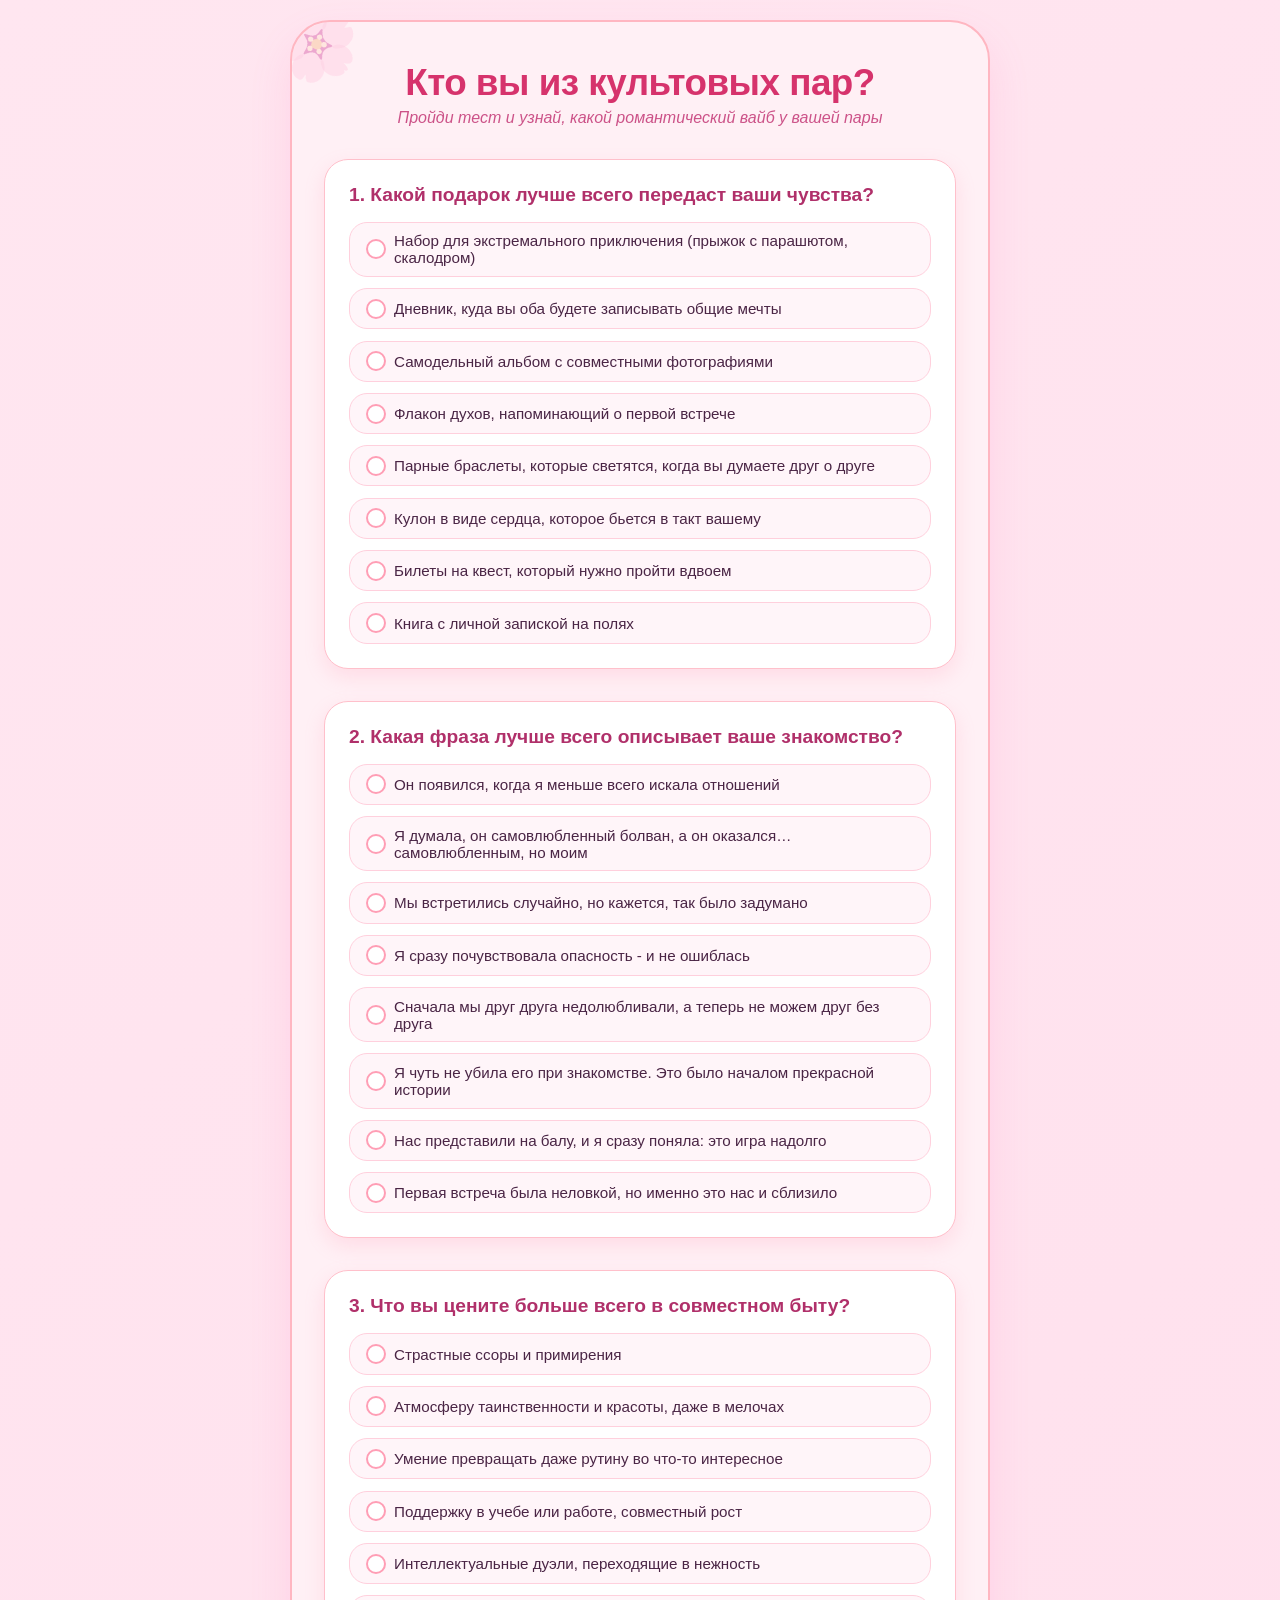
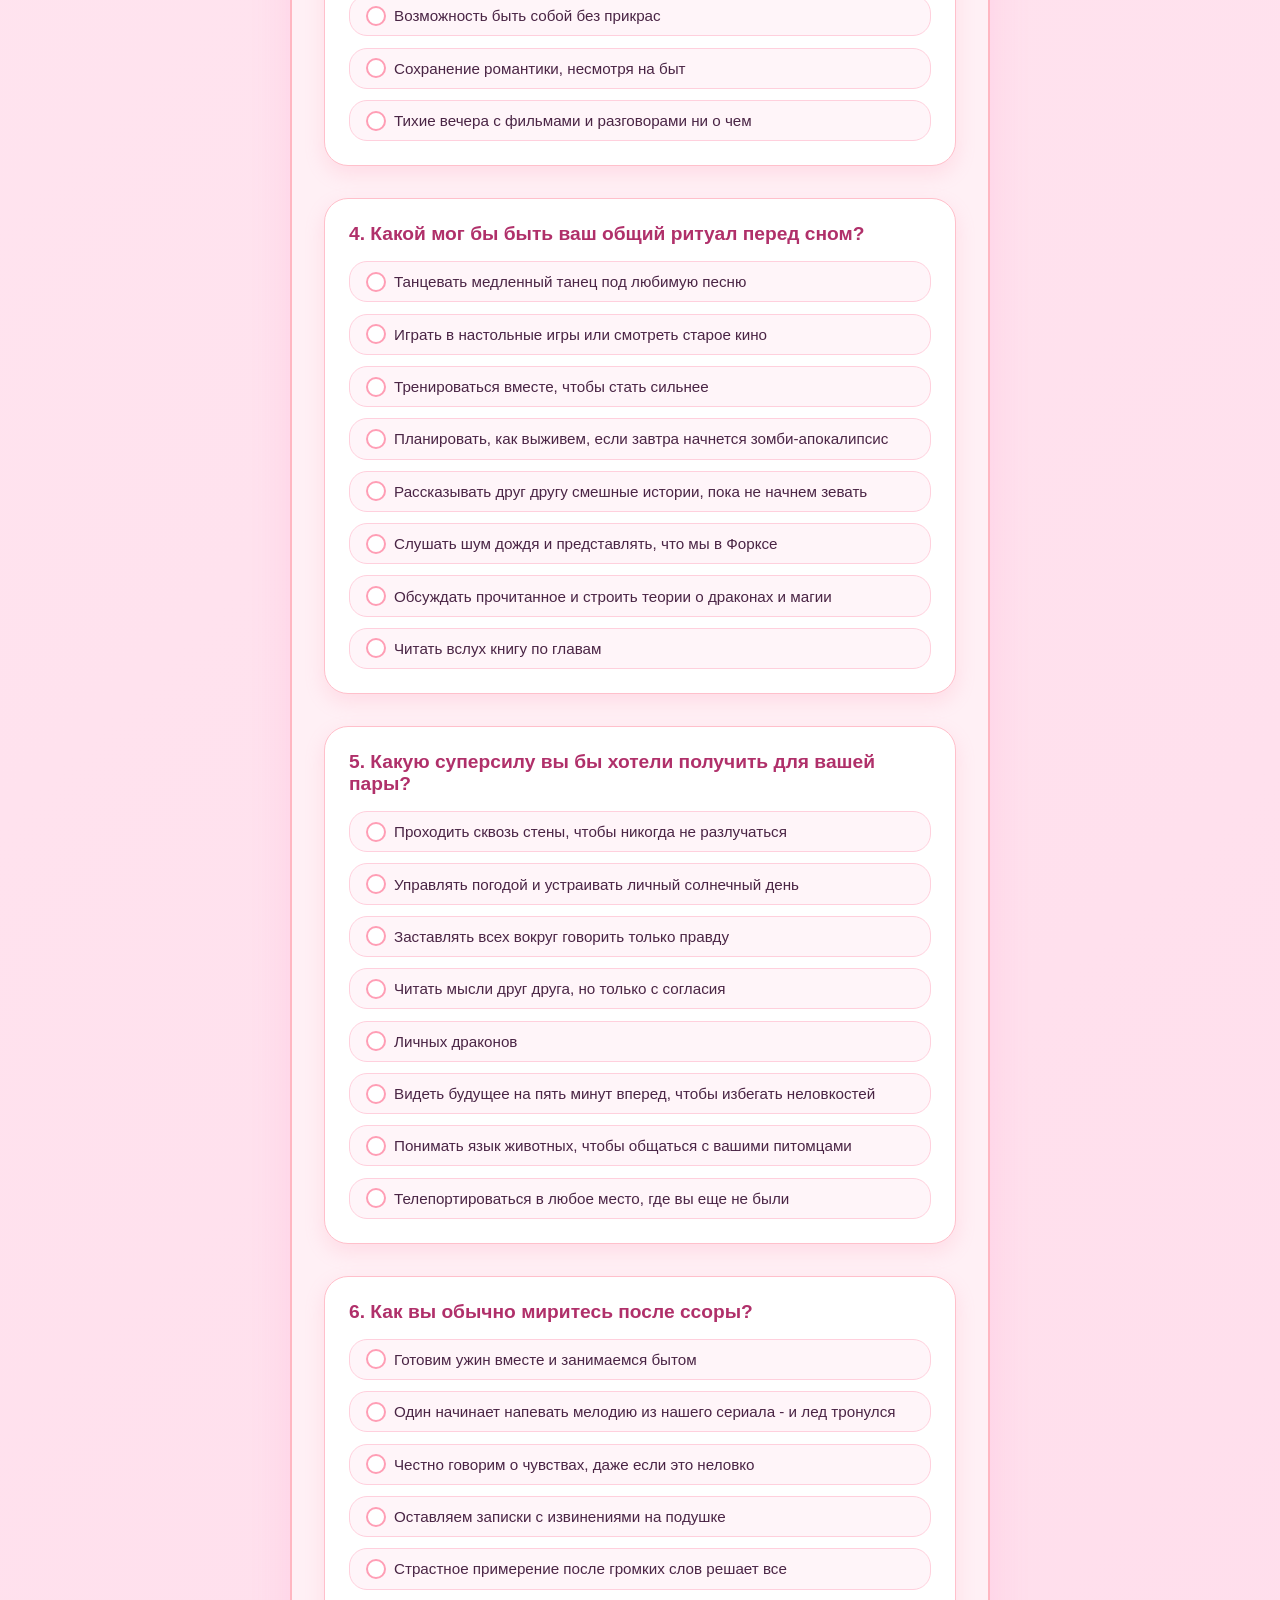
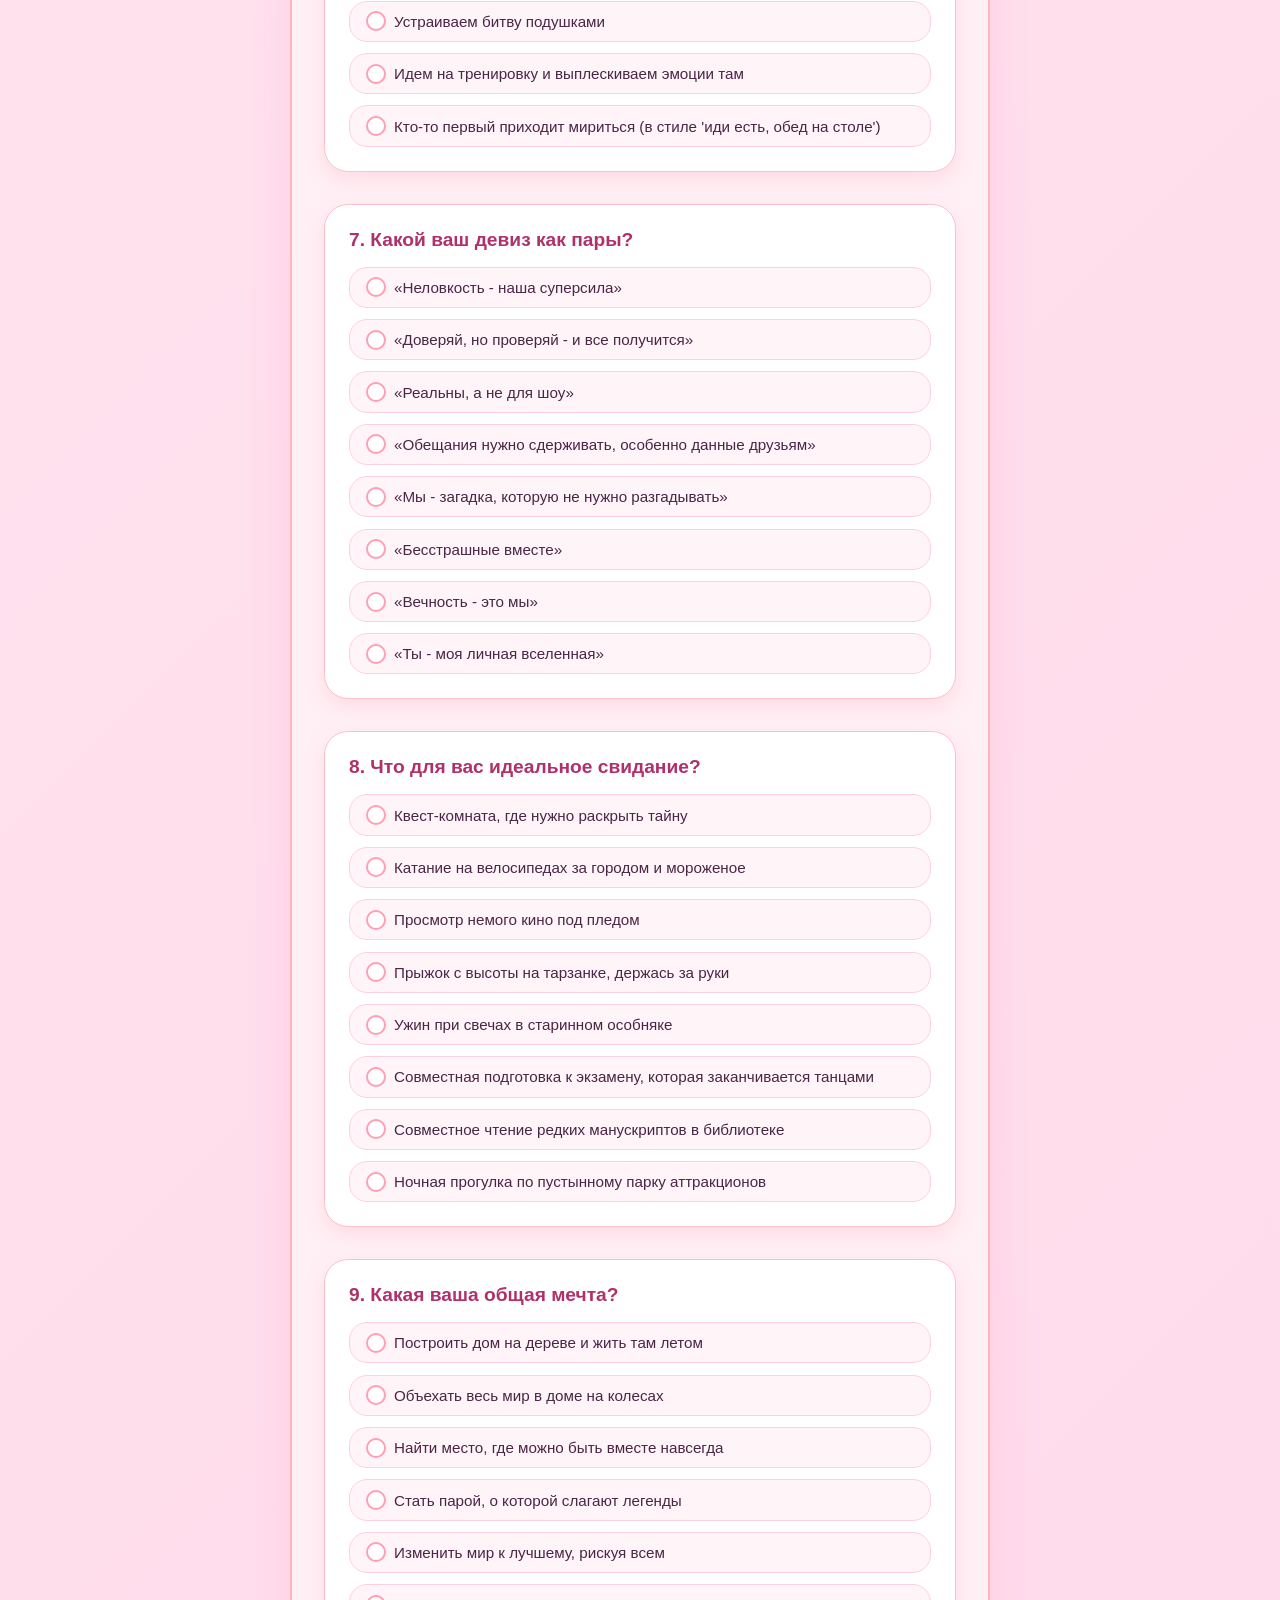
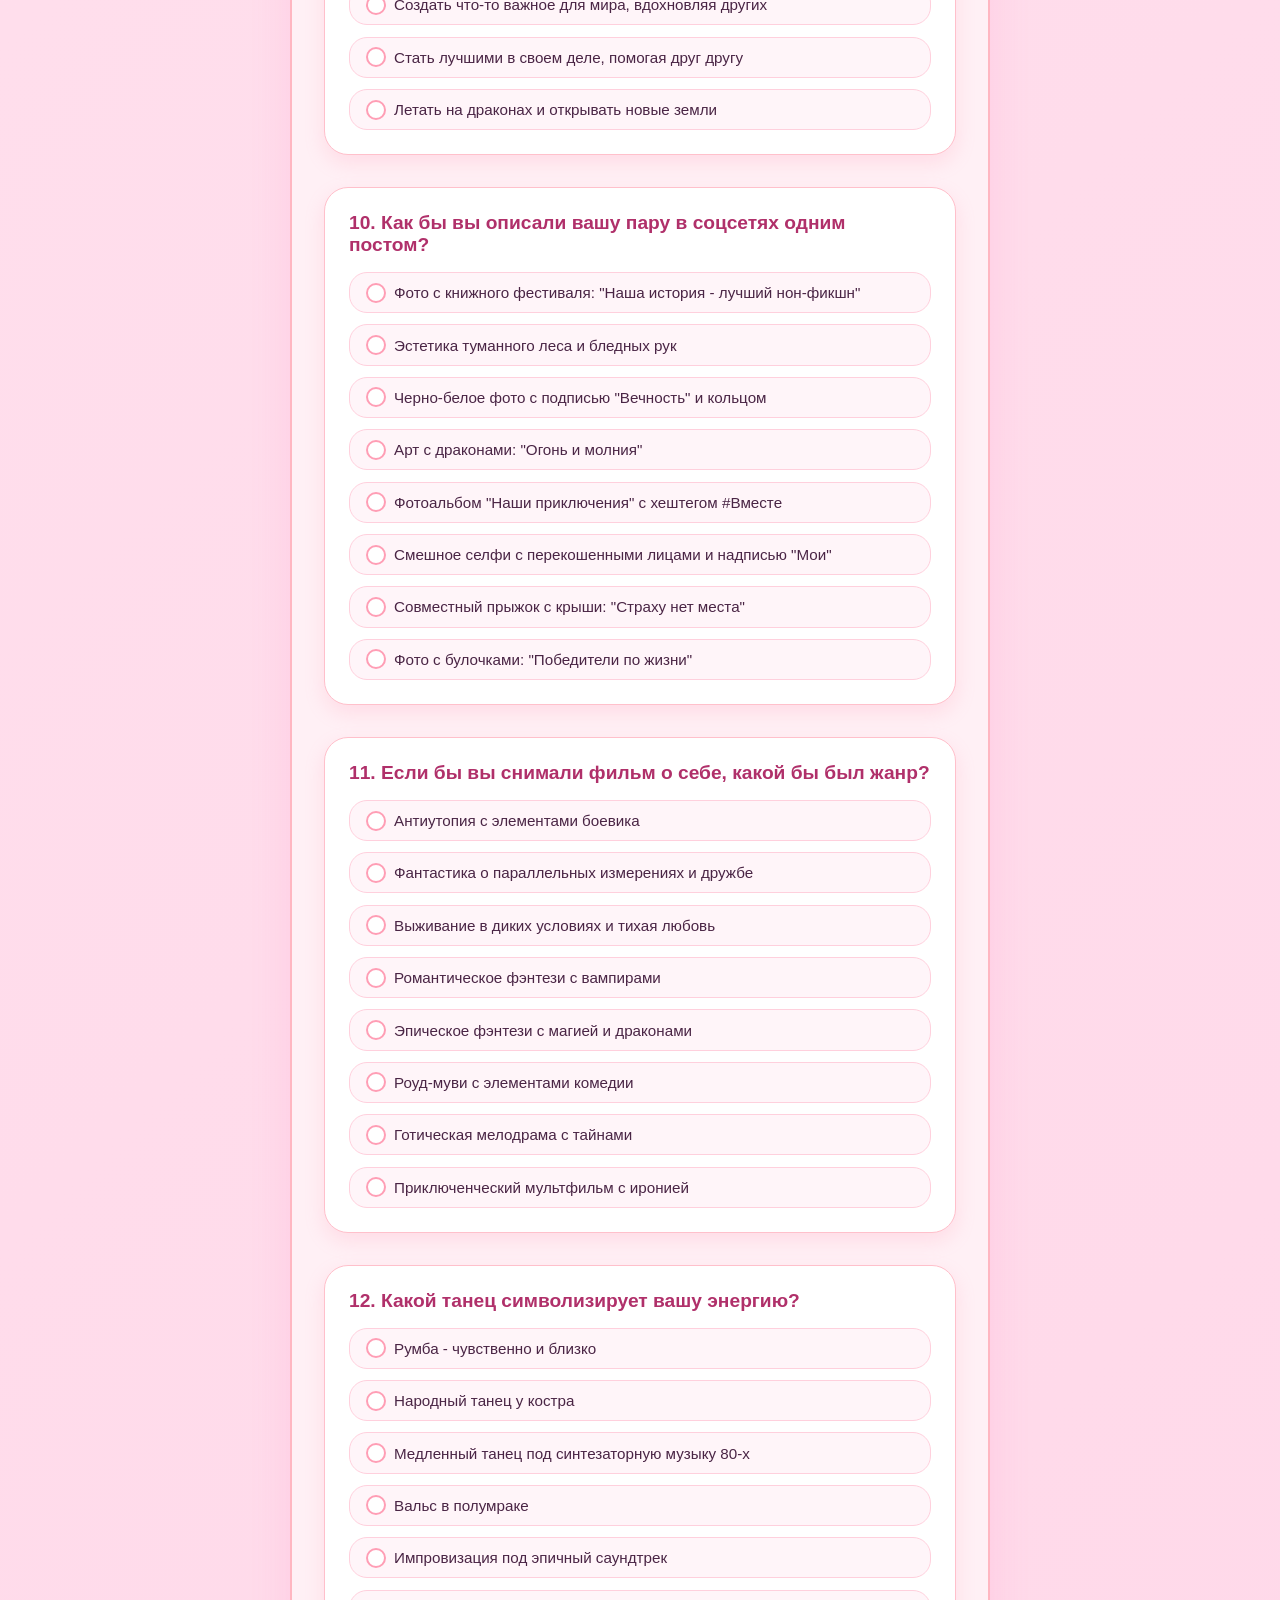
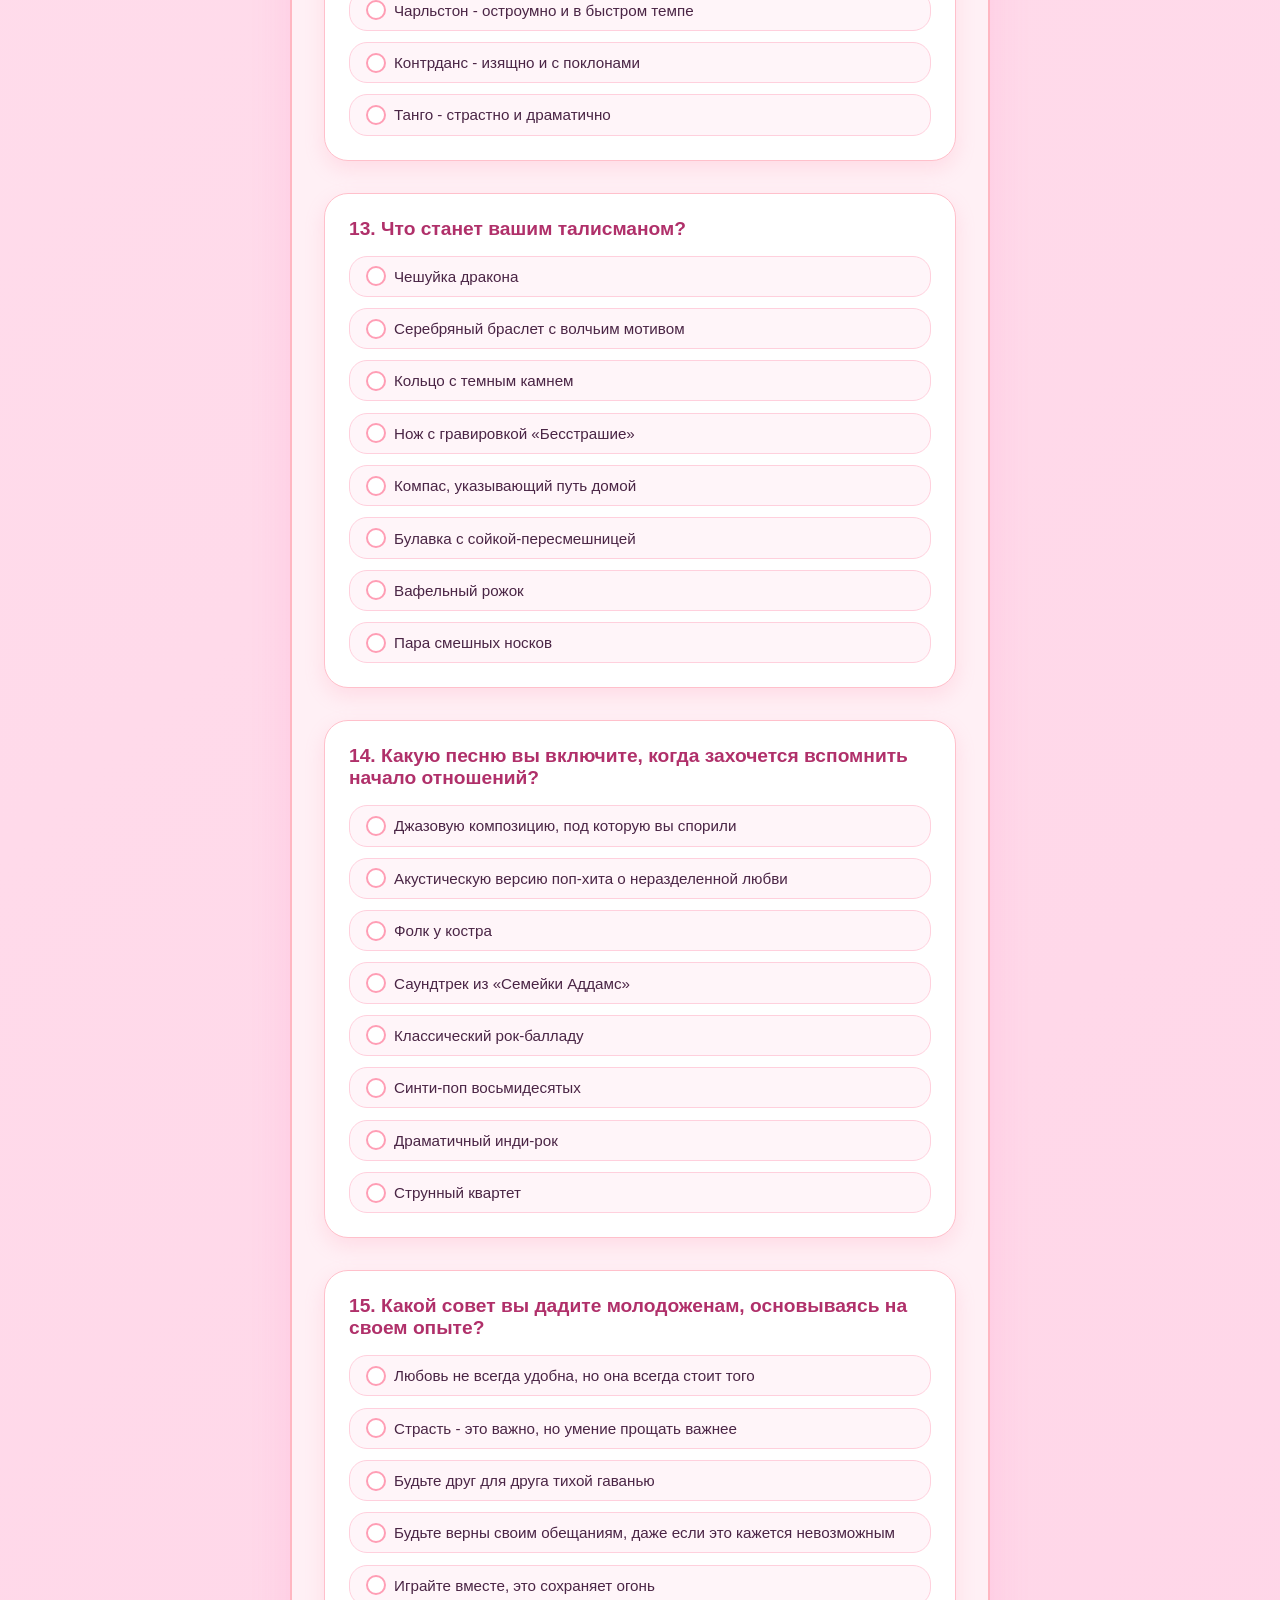
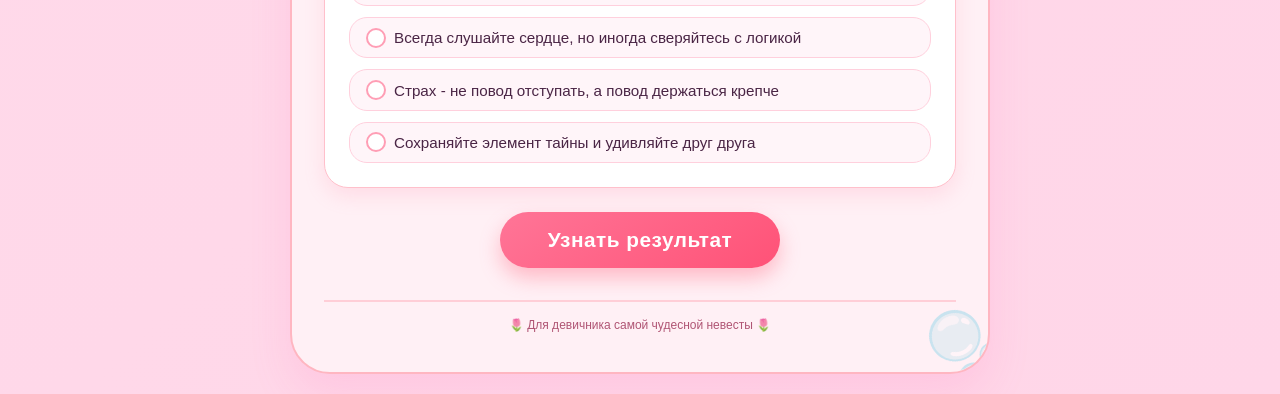
==== pages/for_wedding/index.html @ 9f6b5661 "Add files via upload" ====
<!doctype html>
<html lang="ru">
  <head>
    <meta charset="UTF-8" />
    <link rel="stylesheet" href="style.css" />
    <meta
      name="viewport"
      content="width=device-width, initial-scale=1.0, user-scalable=yes"
    />
    <title>💕Кто вы из культовых пар</title>
  </head>
  <body>
    <div class="container">
      <h1>Кто вы из культовых пар?</h1>
      <div class="subtitle">
        Пройди тест и узнай, какой романтический вайб у вашей пары
      </div>
      <form id="quizForm" class="quiz-form"></form>

      <div class="btn-wrapper">
        <button type="button" id="submitBtn" class="btn">
          Узнать результат
        </button>
      </div>

      <div id="resultBlock" class="result-card"></div>
      <hr />
      <div class="footer-note">🌷 Для девичника самой чудесной невесты 🌷</div>
    </div>
    <script src="script.js"></script>
  </body>
</html>
---- pages/for_wedding/style.css ----
* {
  margin: 0;
  padding: 0;
  box-sizing: border-box;
}

body {
  background: linear-gradient(135deg, #ffe6f0 0%, #ffd6e8 100%);
  font-family: "Segoe UI", "Helvetica Neue", sans-serif;
  min-height: 100vh;
  display: flex;
  justify-content: center;
  align-items: center;
  padding: 20px;
  margin: 0;
}

.container {
  max-width: 700px;
  width: 100%;
  background: #ffffffdd;
  backdrop-filter: blur(12px);
  background: #fff0f5;
  box-shadow: 0 20px 40px rgba(255, 105, 180, 0.15);
  border-radius: 40px;
  padding: 2.5rem 2rem;
  border: 2px solid #ffb6c1;
  position: relative;
  overflow: hidden;
}

.container::before {
  content: "🌸";
  position: absolute;
  top: -20px;
  left: -20px;
  font-size: 70px;
  opacity: 0.3;
  transform: rotate(-15deg);
}

.container::after {
  content: "🫧";
  position: absolute;
  bottom: -20px;
  right: -20px;
  font-size: 70px;
  opacity: 0.3;
  transform: rotate(15deg);
}

h1 {
  text-align: center;
  color: #d6336c;
  font-size: 2.3rem;
  margin-bottom: 0.3rem;
  font-weight: 700;
  letter-spacing: -0.5px;
  position: relative;
  z-index: 2;
}

.subtitle {
  text-align: center;
  color: #cc5288;
  font-size: 1rem;
  margin-bottom: 2rem;
  font-style: italic;
  position: relative;
  z-index: 2;
}

.quiz-form {
  display: flex;
  flex-direction: column;
  gap: 2rem;
  position: relative;
  z-index: 2;
}

.question-card {
  background: #ffffff;
  border-radius: 24px;
  padding: 1.5rem;
  box-shadow: 0 8px 20px rgba(255, 140, 170, 0.2);
  border: 1px solid #ffc0cb;
  transition: all 0.3s ease;
}

.question-card:hover {
  box-shadow: 0 12px 28px rgba(255, 105, 180, 0.25);
  transform: translateY(-2px);
}

.question-text {
  font-weight: 600;
  font-size: 1.2rem;
  color: #b0306a;
  margin-bottom: 1rem;
  display: flex;
  align-items: center;
  gap: 0.5rem;
}

.options {
  display: flex;
  flex-direction: column;
  gap: 0.7rem;
}

.option {
  display: flex;
  align-items: center;
  gap: 0.5rem;
  background: #fff5f9;
  border-radius: 18px;
  padding: 0.6rem 1rem;
  border: 1px solid #ffd0dd;
  transition:
    background 0.2s,
    border 0.2s;
  cursor: pointer;
}

.option:hover {
  background: #ffe4ed;
  border-color: #ff8da1;
}

.option input[type="radio"] {
  appearance: none;
  -webkit-appearance: none;
  width: 20px;
  height: 20px;
  border: 2px solid #ff9eb5;
  border-radius: 50%;
  background: white;
  transition: 0.15s;
  flex-shrink: 0;
  cursor: pointer;
  position: relative;
}

.option input[type="radio"]:checked {
  background: #ff6b8b;
  border-color: #ff3b6f;
  box-shadow:
    inset 0 0 0 4px white,
    0 0 0 2px #ff6b8b;
}

.option label {
  cursor: pointer;
  font-size: 0.95rem;
  color: #4a2545;
  width: 100%;
}

.btn-wrapper {
  display: flex;
  justify-content: center;
  margin: 1.5rem 0 1rem;
}

.btn {
  background: #ff6b8b;
  border: none;
  padding: 1rem 3rem;
  border-radius: 60px;
  font-size: 1.3rem;
  font-weight: bold;
  color: white;
  cursor: pointer;
  background: linear-gradient(145deg, #ff7597, #ff5277);
  box-shadow: 0 10px 20px rgba(255, 105, 130, 0.4);
  transition:
    transform 0.2s,
    box-shadow 0.2s;
  letter-spacing: 0.5px;
  display: flex;
  align-items: center;
  gap: 0.4rem;
}

.btn:hover {
  transform: scale(1.04);
  box-shadow: 0 15px 30px rgba(255, 80, 110, 0.5);
}

.btn:active {
  transform: scale(0.97);
}

.result-card {
  background: #fff0f3;
  border-radius: 30px;
  padding: 2rem;
  margin-top: 2rem;
  border: 2px dashed #ff8da1;
  text-align: center;
  display: none;
  animation: fadeSlide 0.5s ease;
}

@keyframes fadeSlide {
  0% {
    opacity: 0;
    transform: translateY(15px);
  }
  100% {
    opacity: 1;
    transform: translateY(0);
  }
}

.result-title {
  font-size: 2rem;
  font-weight: 700;
  color: #c72c5c;
  margin-bottom: 0.5rem;
}

.result-description {
  font-size: 1rem;
  color: #633a4d;
  line-height: 1.6;
  margin: 0.8rem 0;
}

.result-img {
  height: 350px;
  width: auto;
  margin-bottom: 0.5rem;
  border-radius: 20px;
  border: 2px solid #c72c5c;
}

.retake-btn {
  background: none;
  border: 2px solid #ff8da1;
  color: #c72c5c;
  padding: 0.5rem 2rem;
  border-radius: 50px;
  font-weight: 600;
  font-size: 0.95rem;
  cursor: pointer;
  margin-top: 1rem;
  transition: 0.2s;
  background: white;
}

.retake-btn:hover {
  background: #ffe6ef;
}

hr {
  border: 1px solid #ffc0cb;
  margin: 2rem 0 1rem;
  opacity: 0.7;
}

.footer-note {
  text-align: center;
  font-size: 0.75rem;
  color: #b05574;
}

@media (max-width: 500px) {
  .container {
    padding: 1.8rem 1rem;
  }
  h1 {
    font-size: 1.8rem;
  }
}
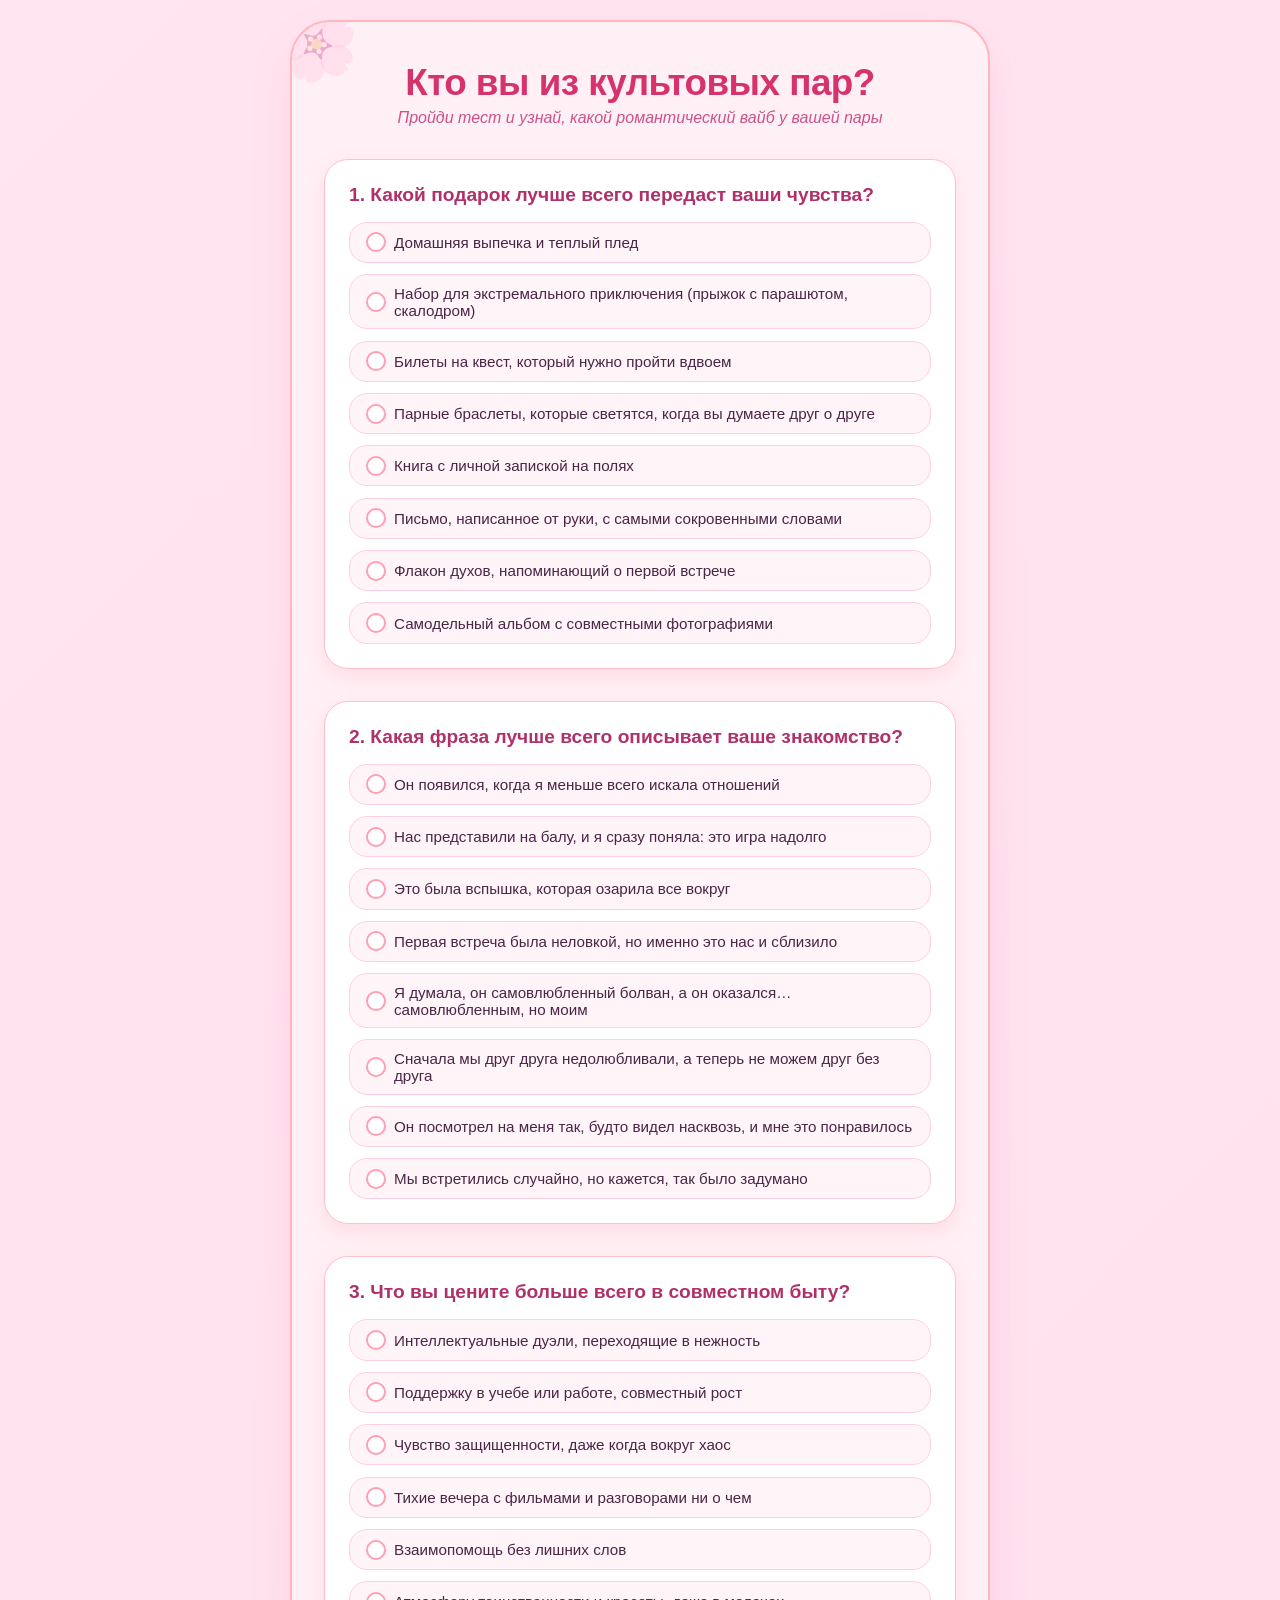
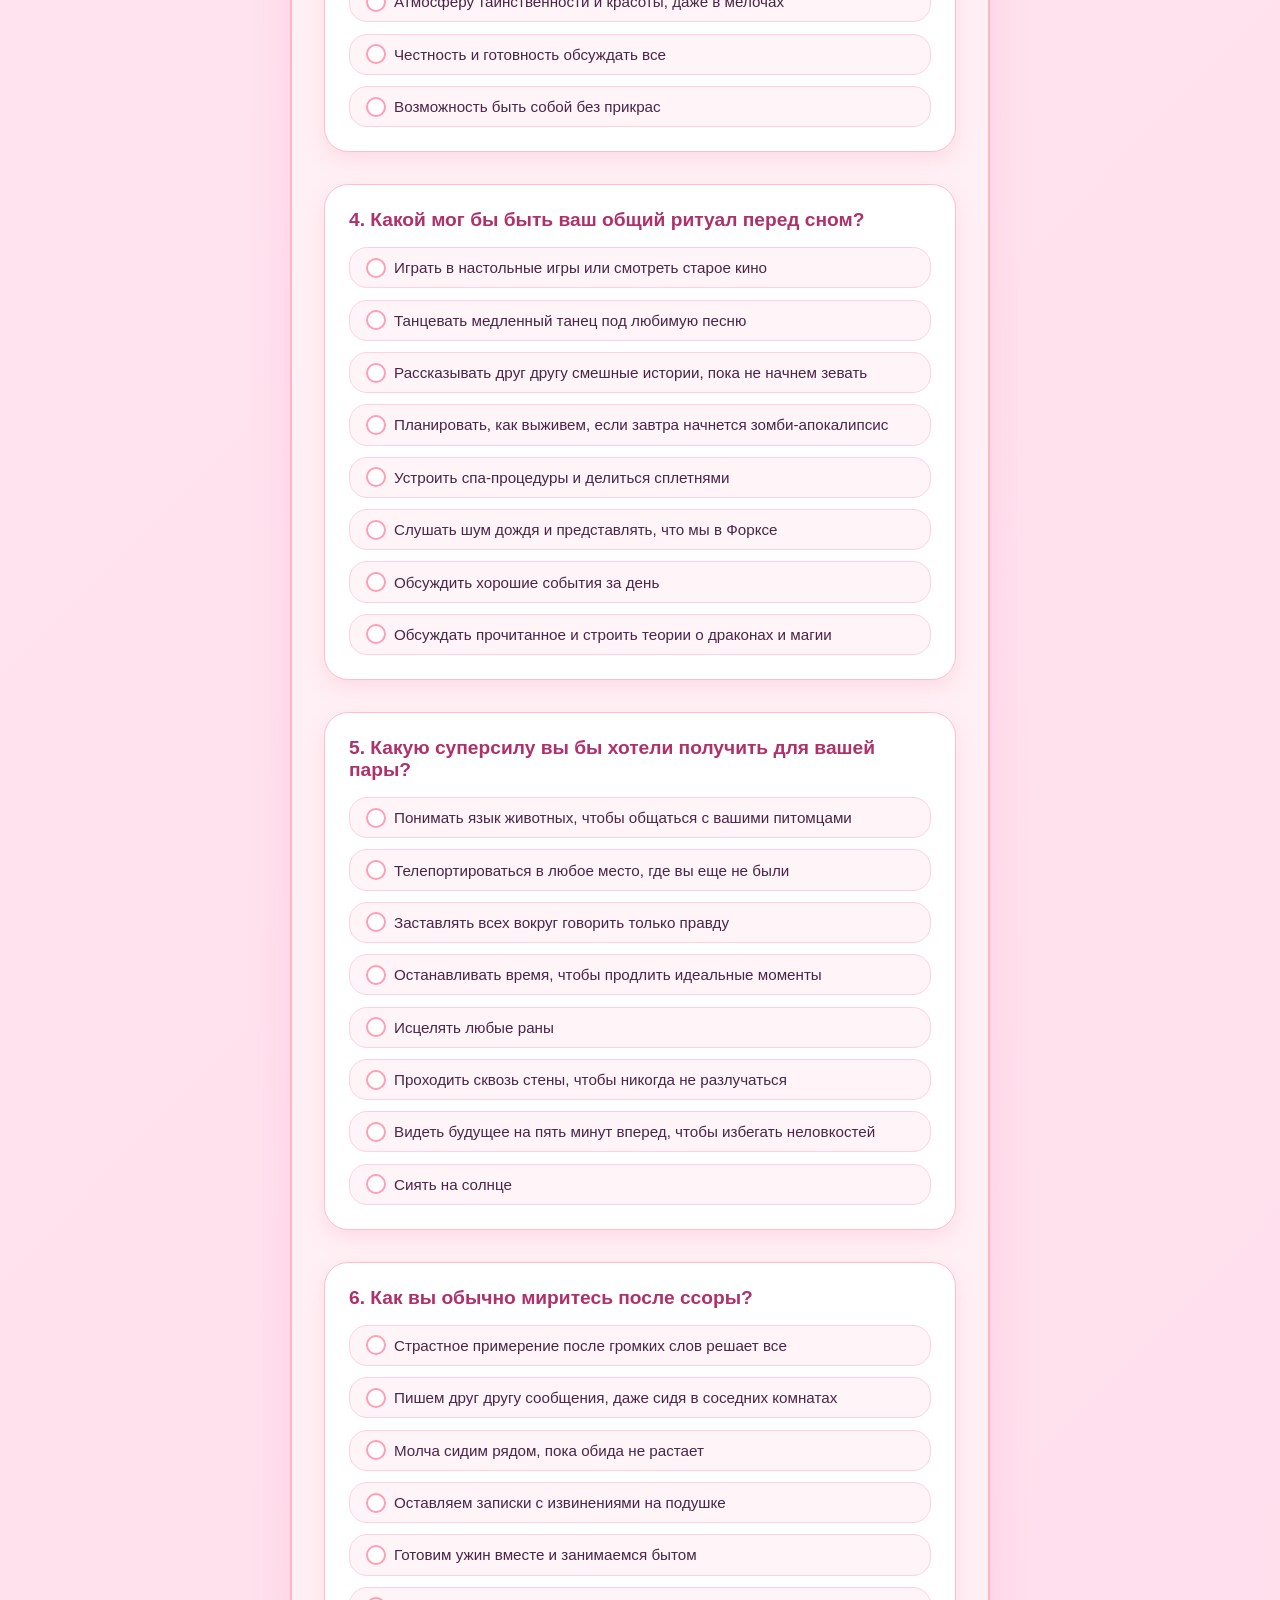
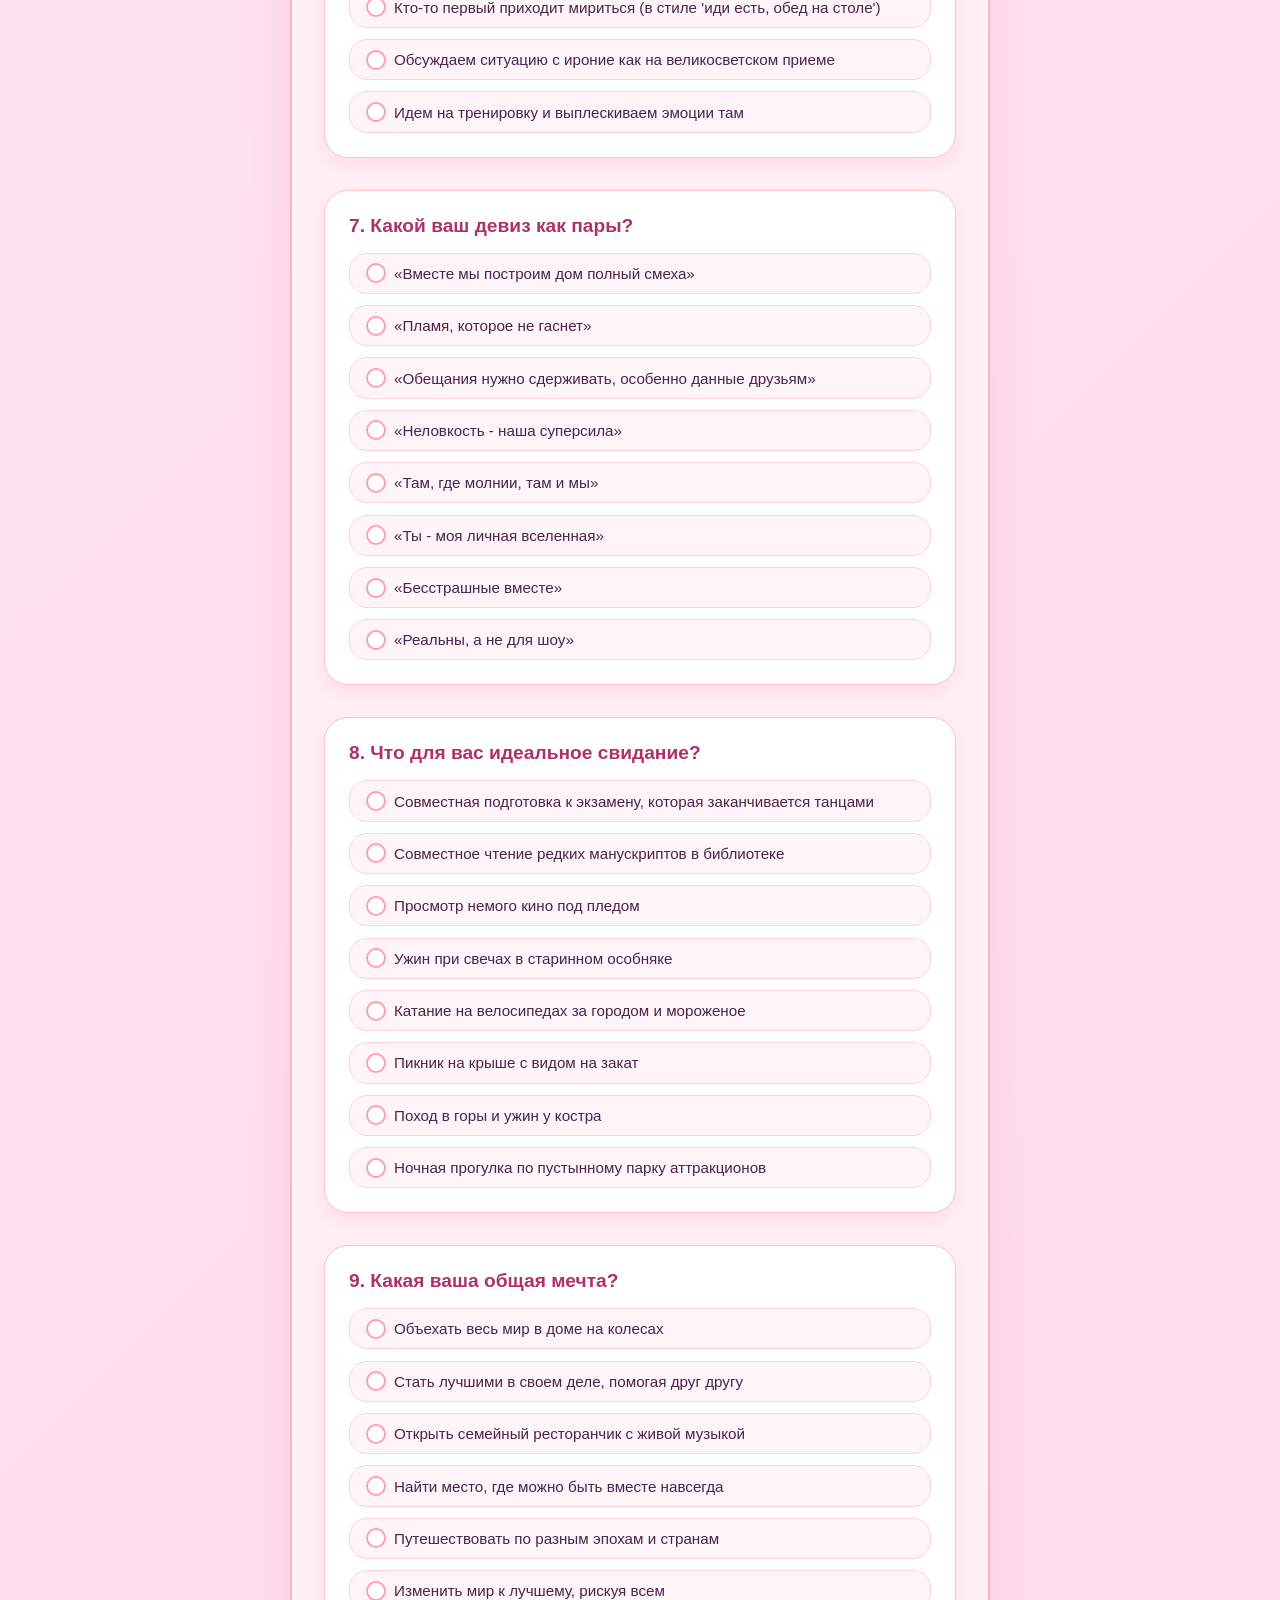
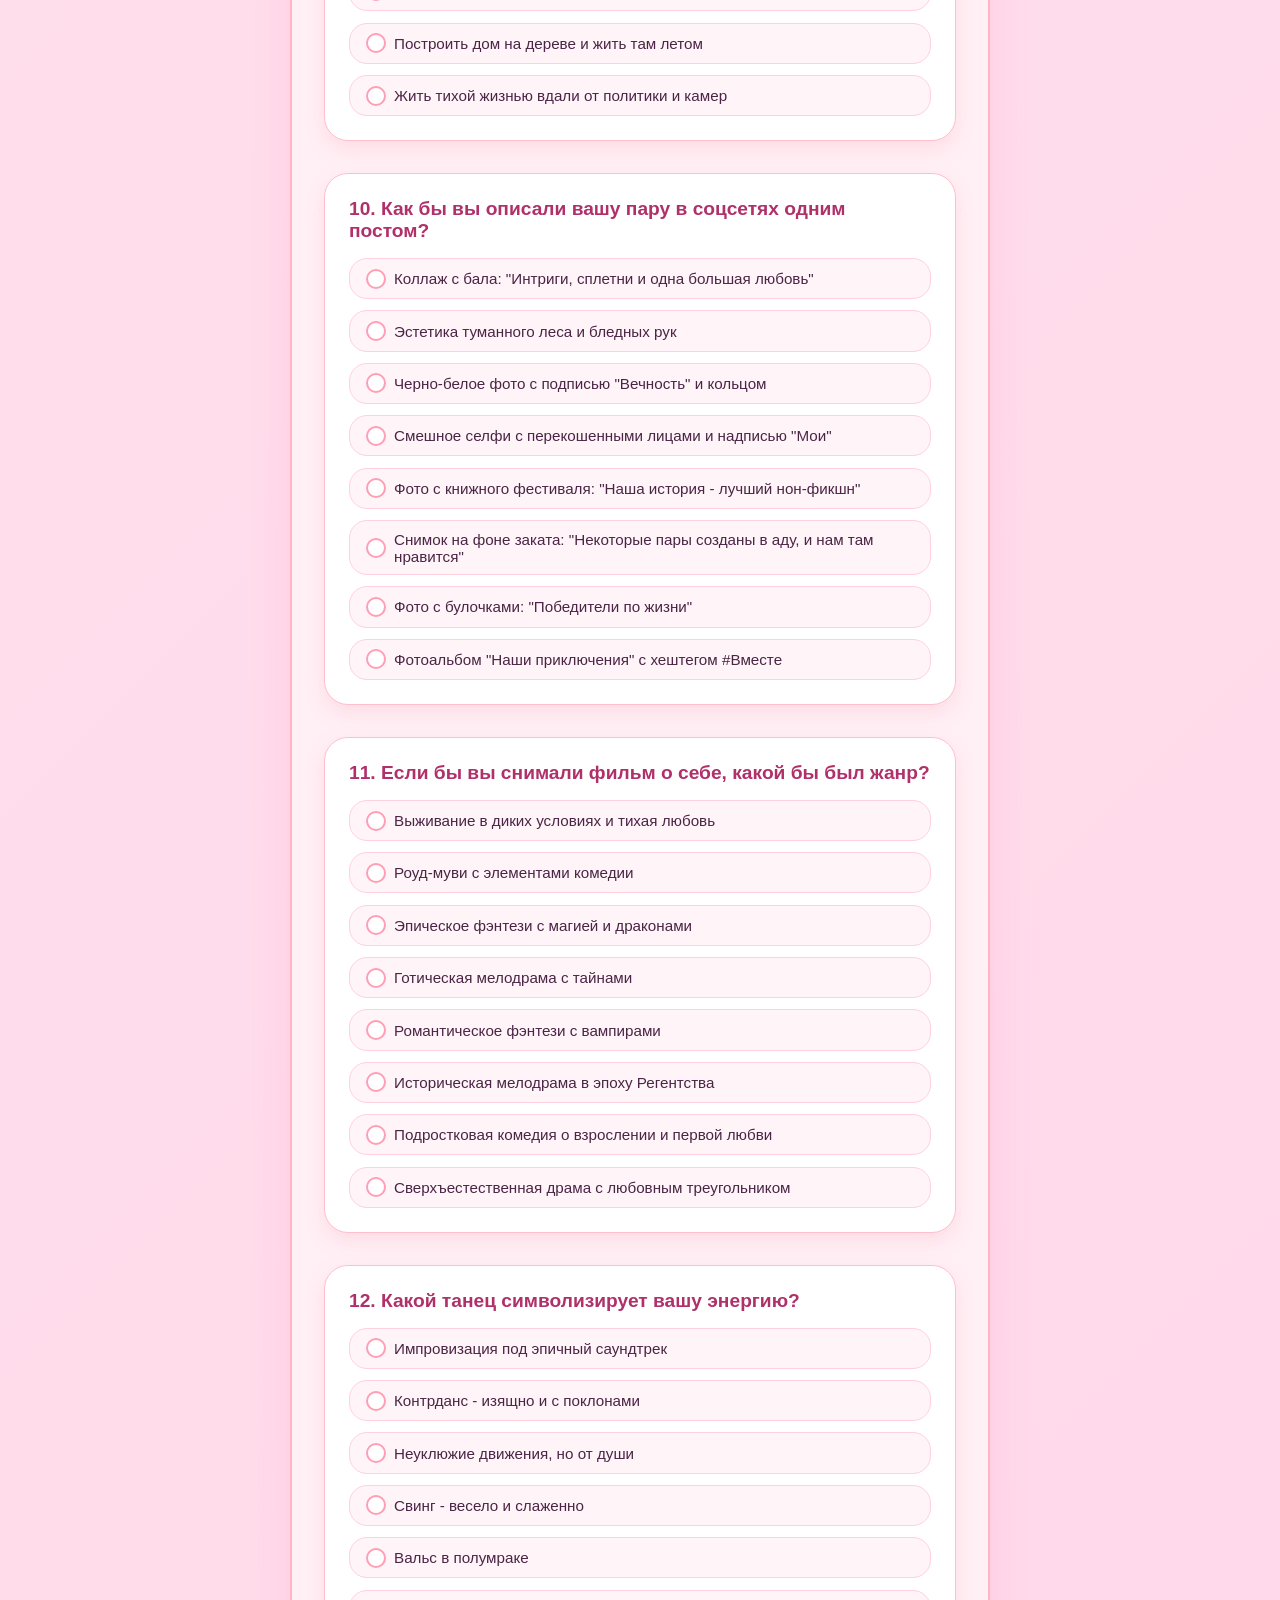
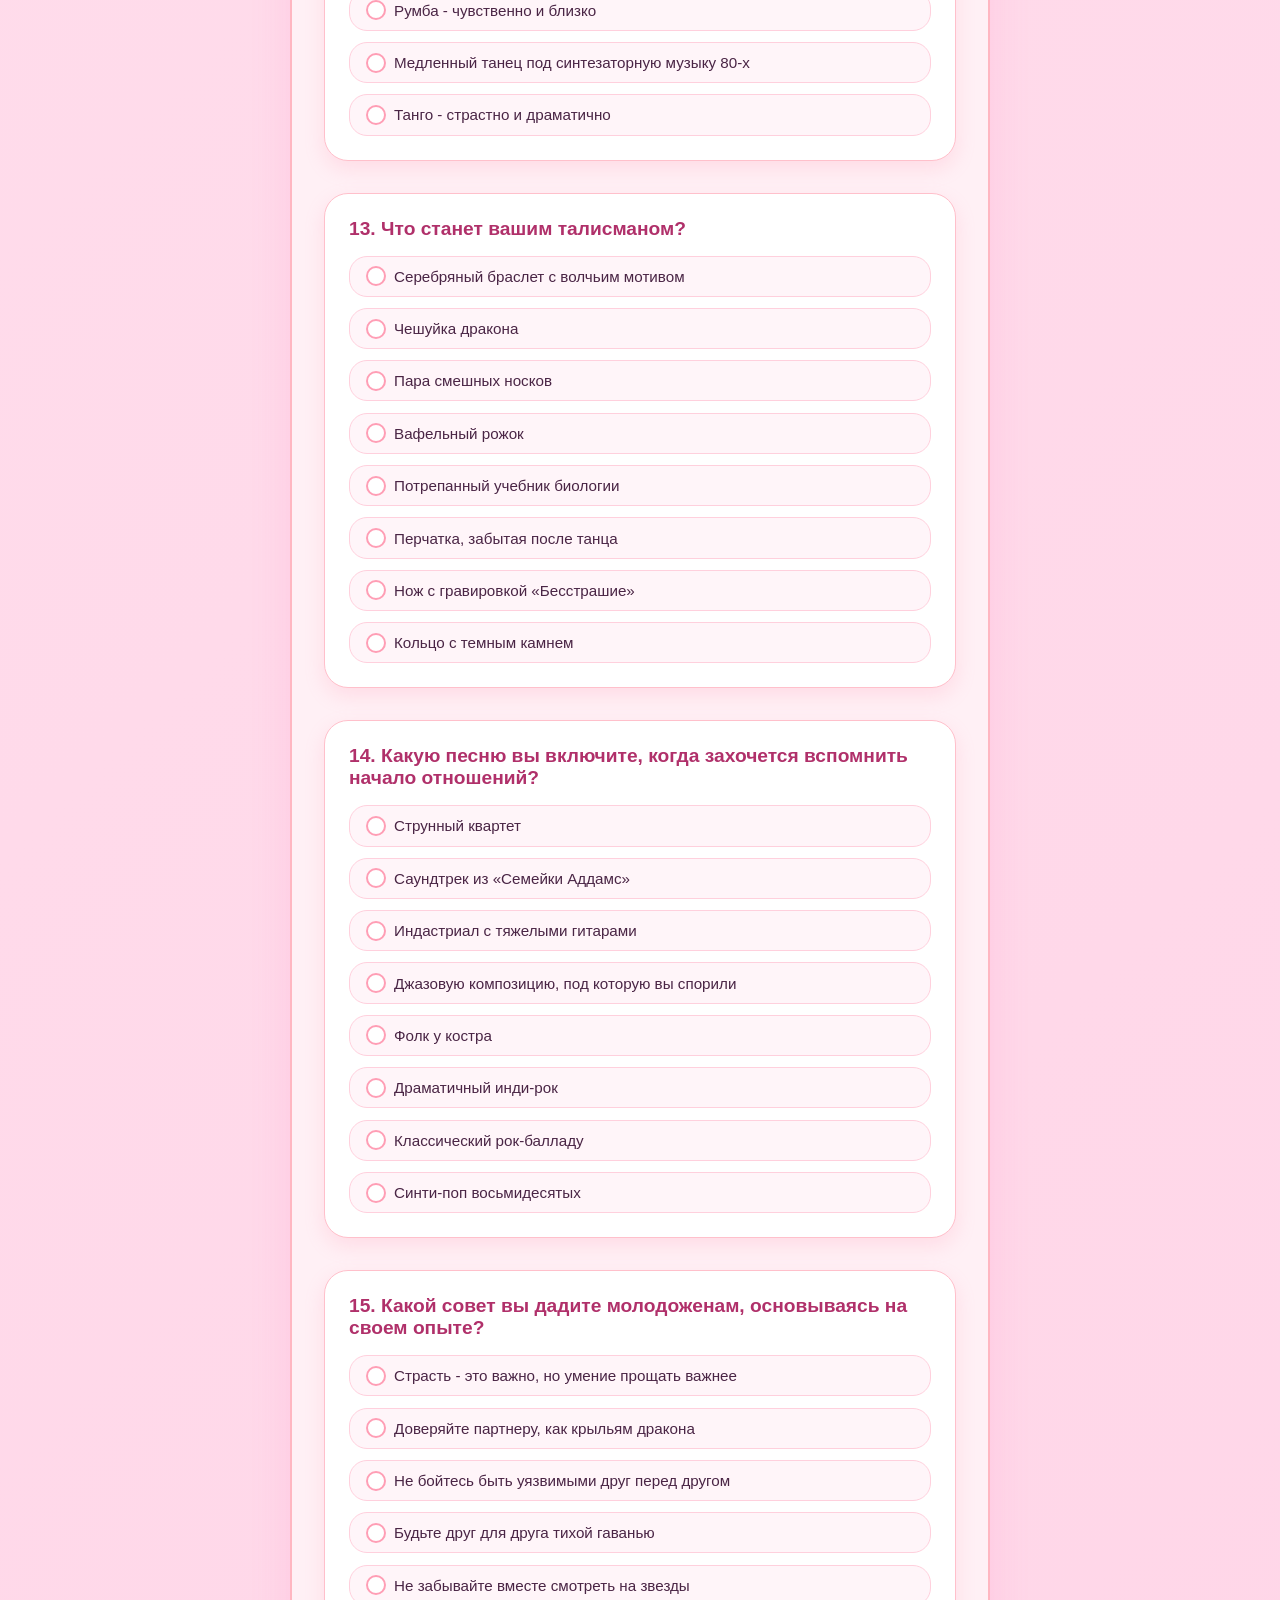
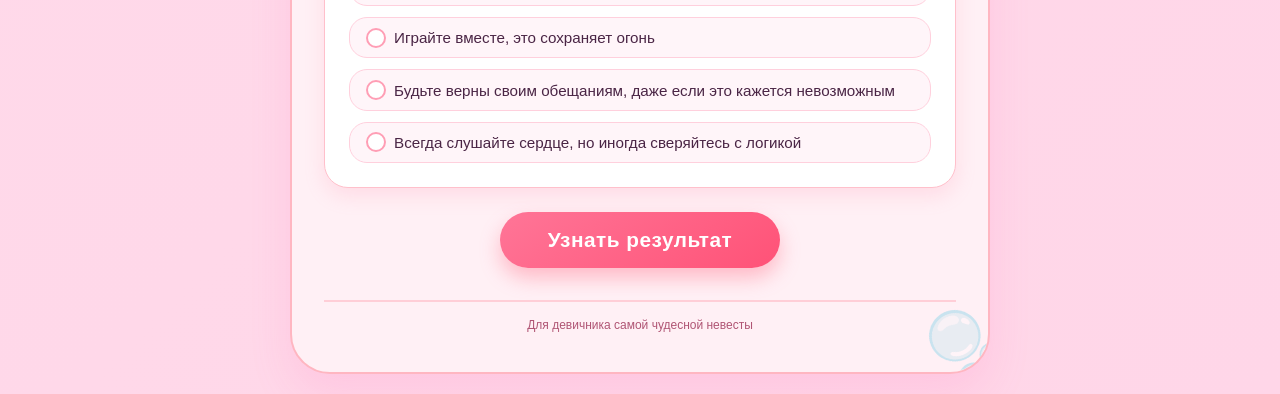
==== commit 849d2092: "Update index.html" ====
--- a/pages/for_wedding/index.html
+++ b/pages/for_wedding/index.html
@@ -7,7 +7,7 @@
       name="viewport"
       content="width=device-width, initial-scale=1.0, user-scalable=yes"
     />
-    <title>💕Кто вы из культовых пар</title>
+    <title>Кто вы из культовых пар</title>
   </head>
   <body>
     <div class="container">
@@ -25,7 +25,7 @@
 
       <div id="resultBlock" class="result-card"></div>
       <hr />
-      <div class="footer-note">🌷 Для девичника самой чудесной невесты 🌷</div>
+      <div class="footer-note">Для девичника самой чудесной невесты</div>
     </div>
     <script src="script.js"></script>
   </body>
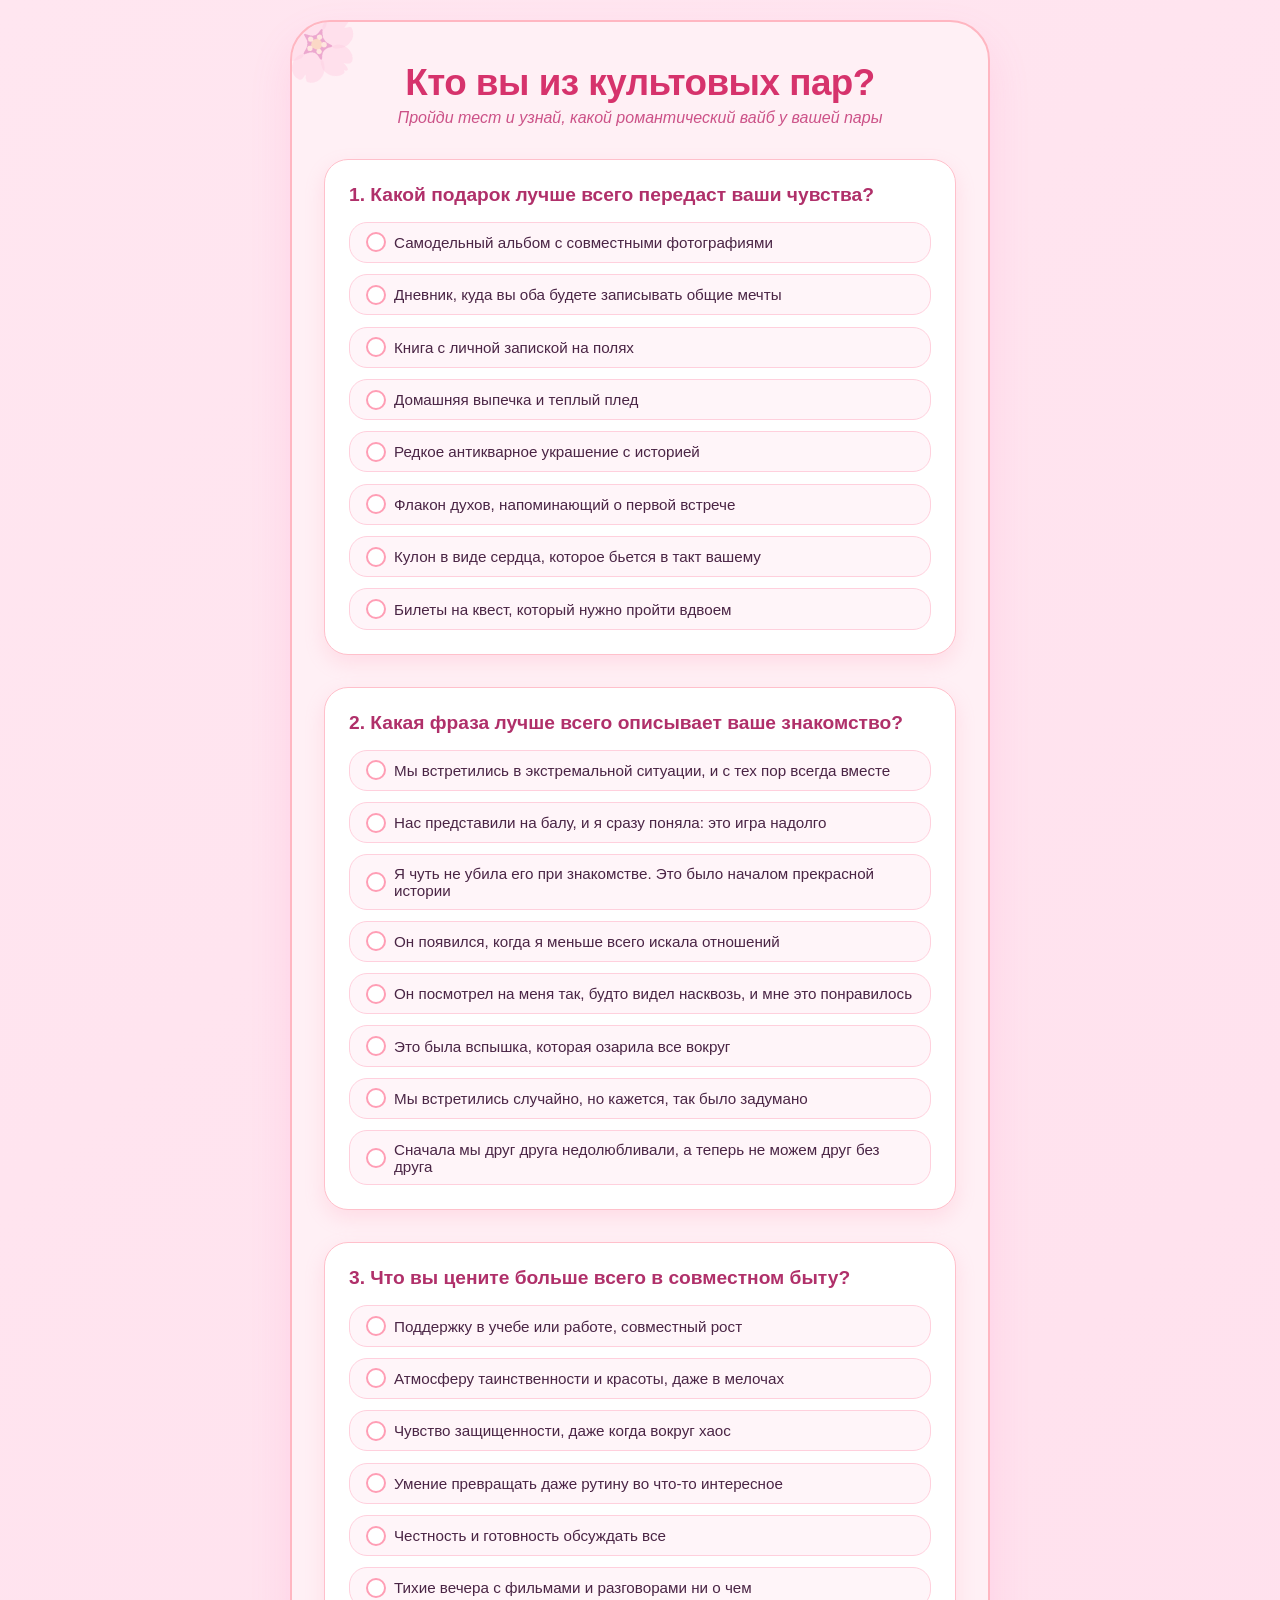
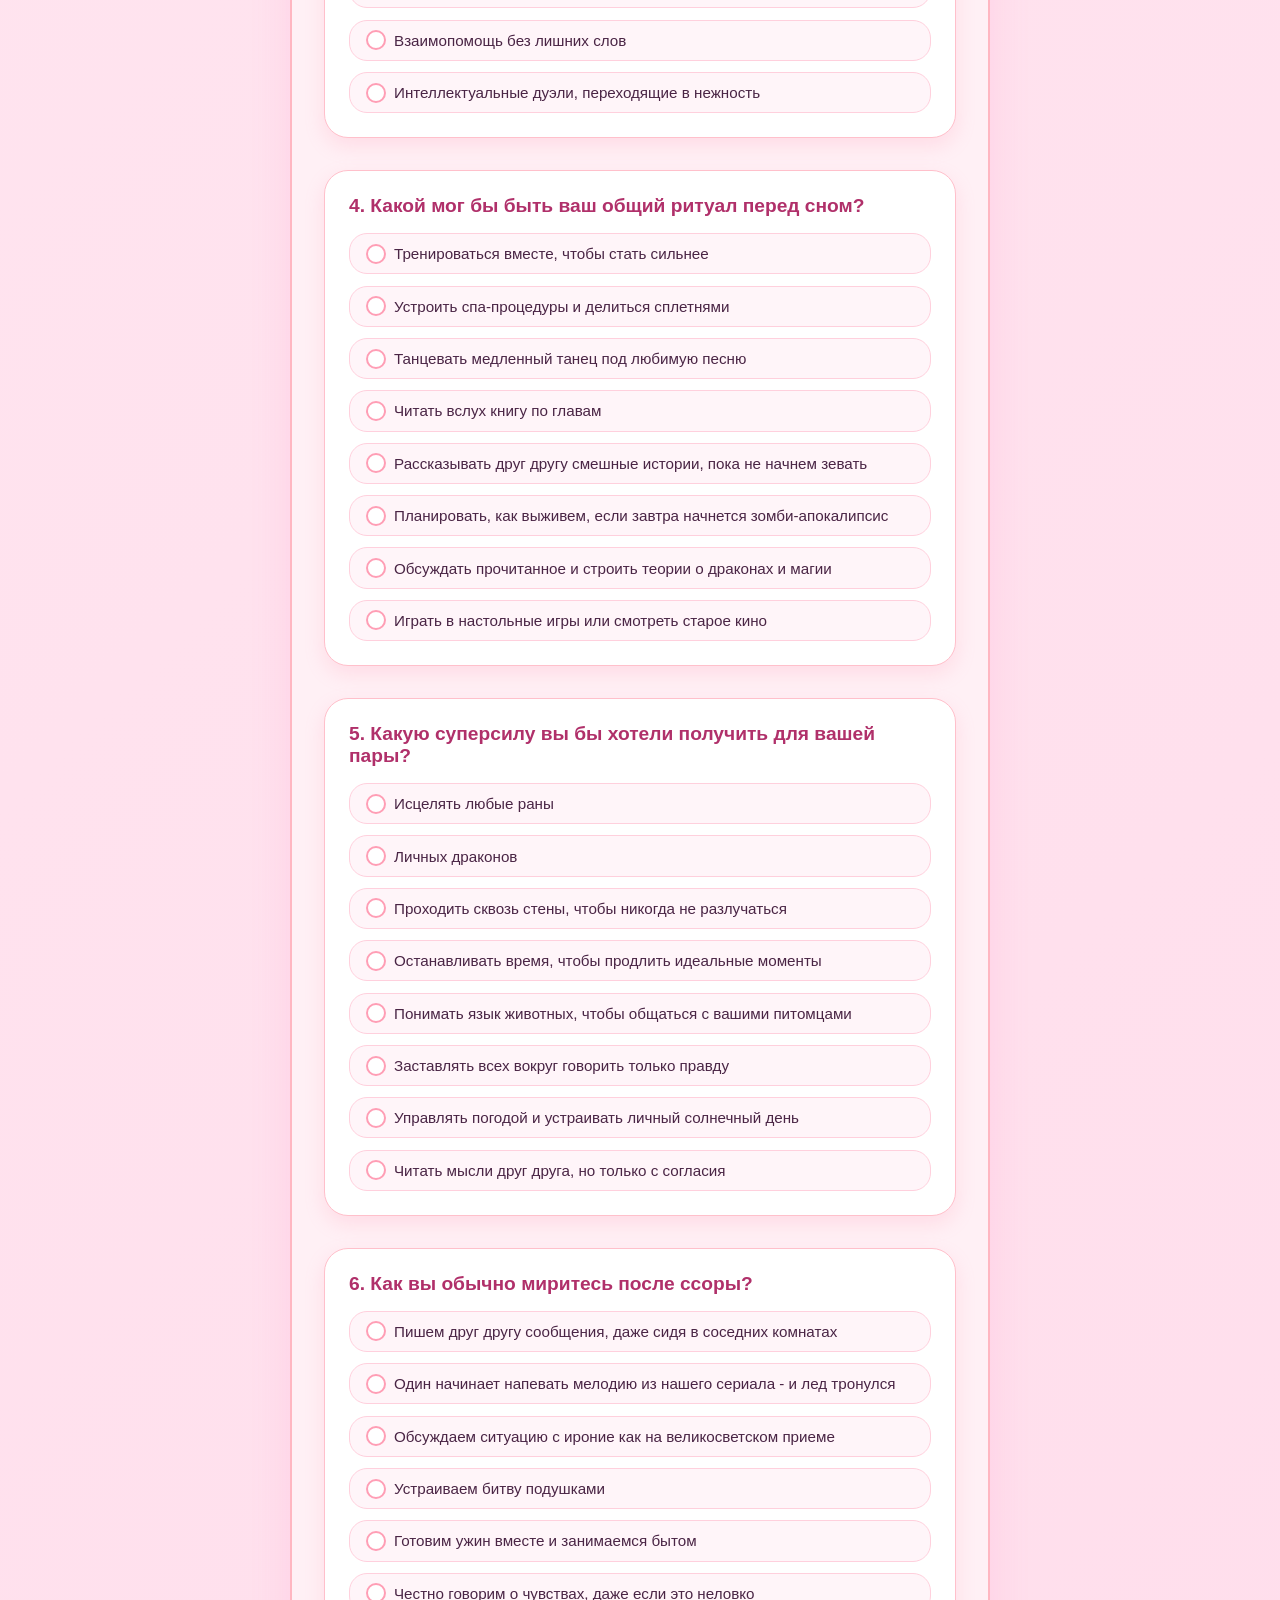
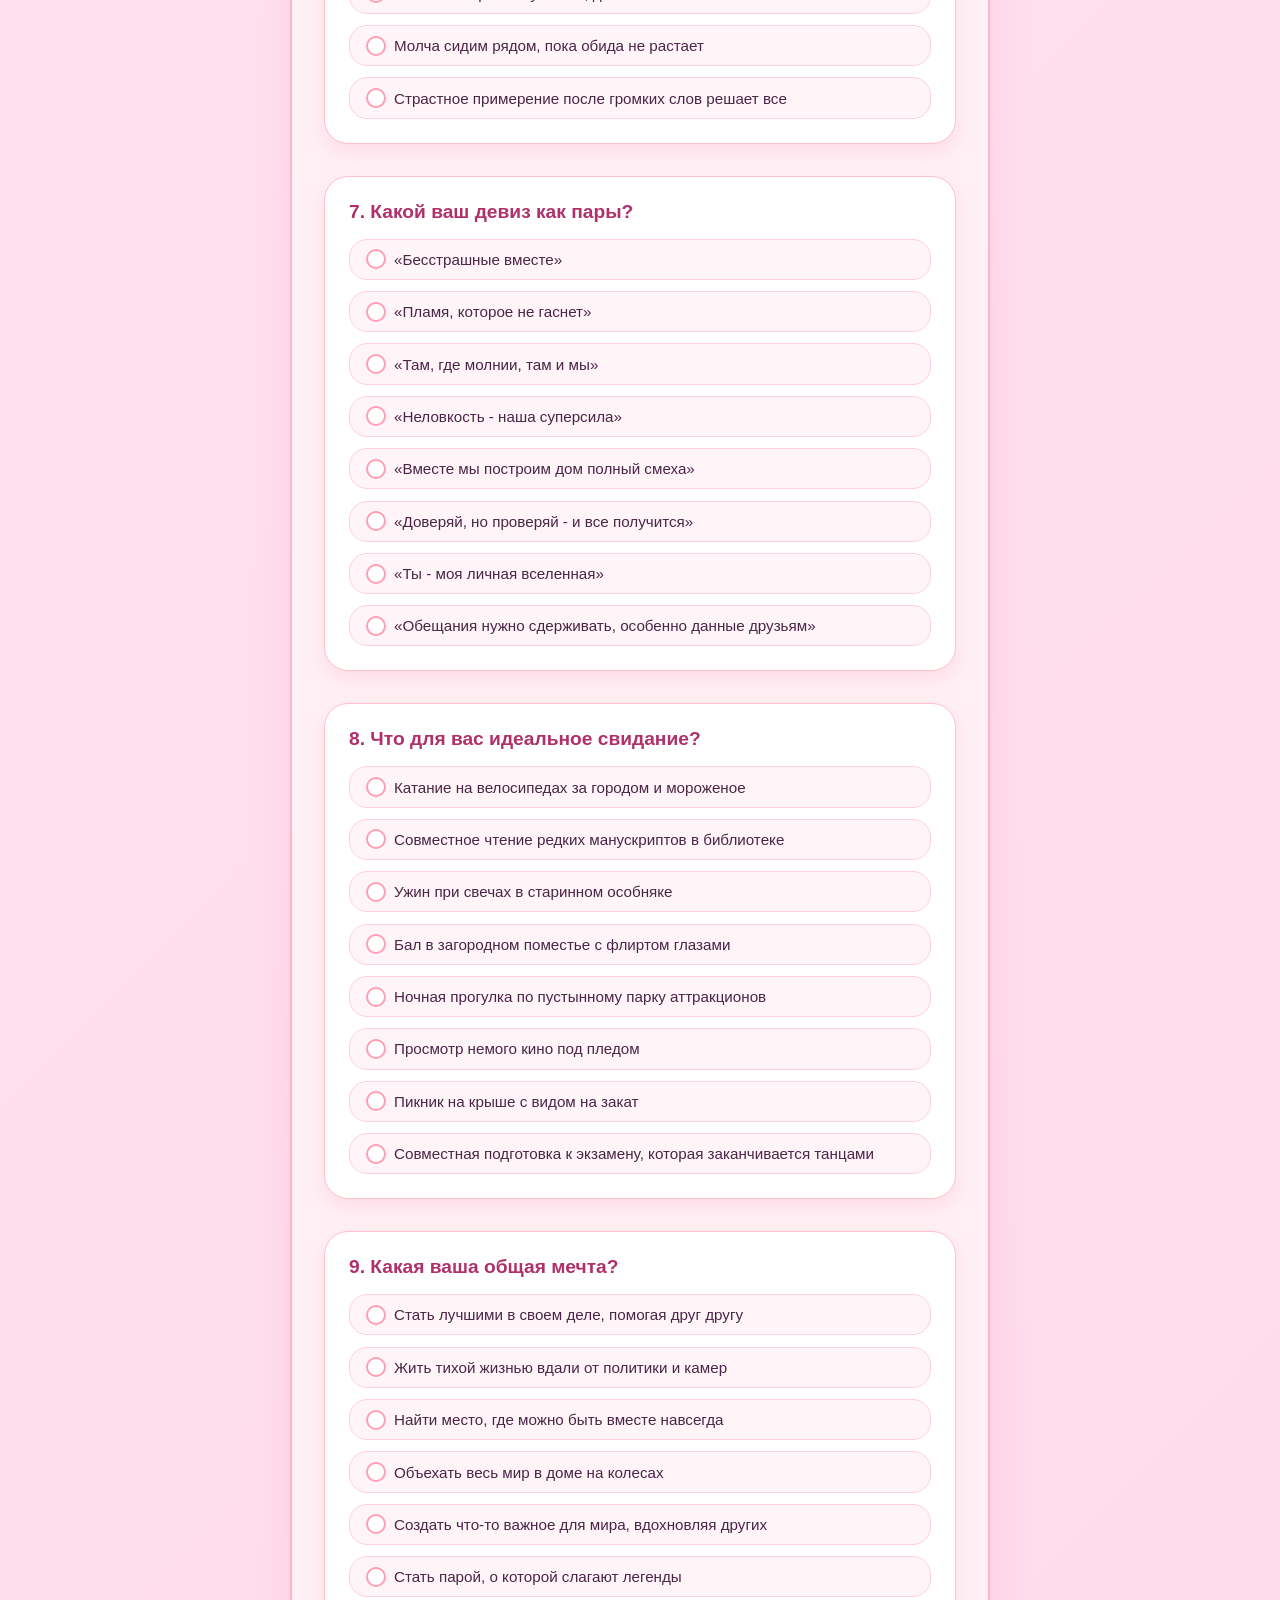
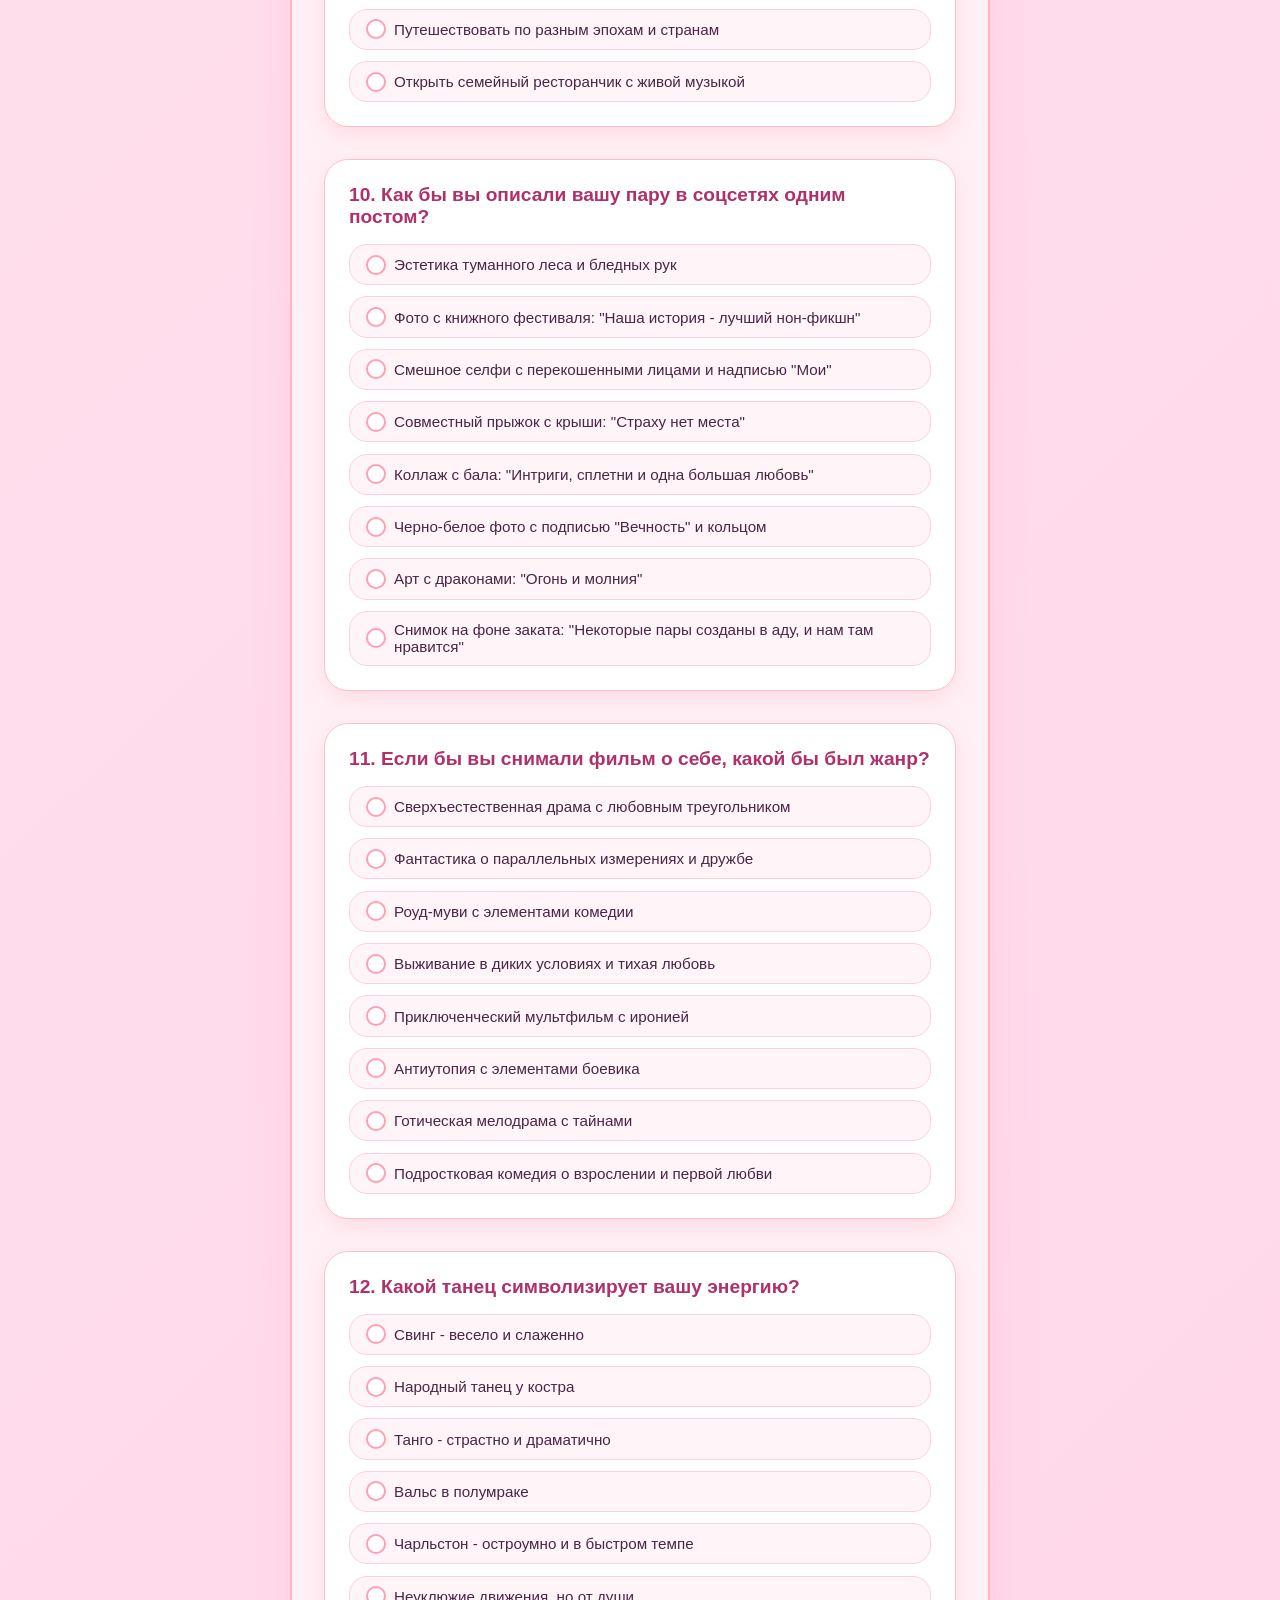
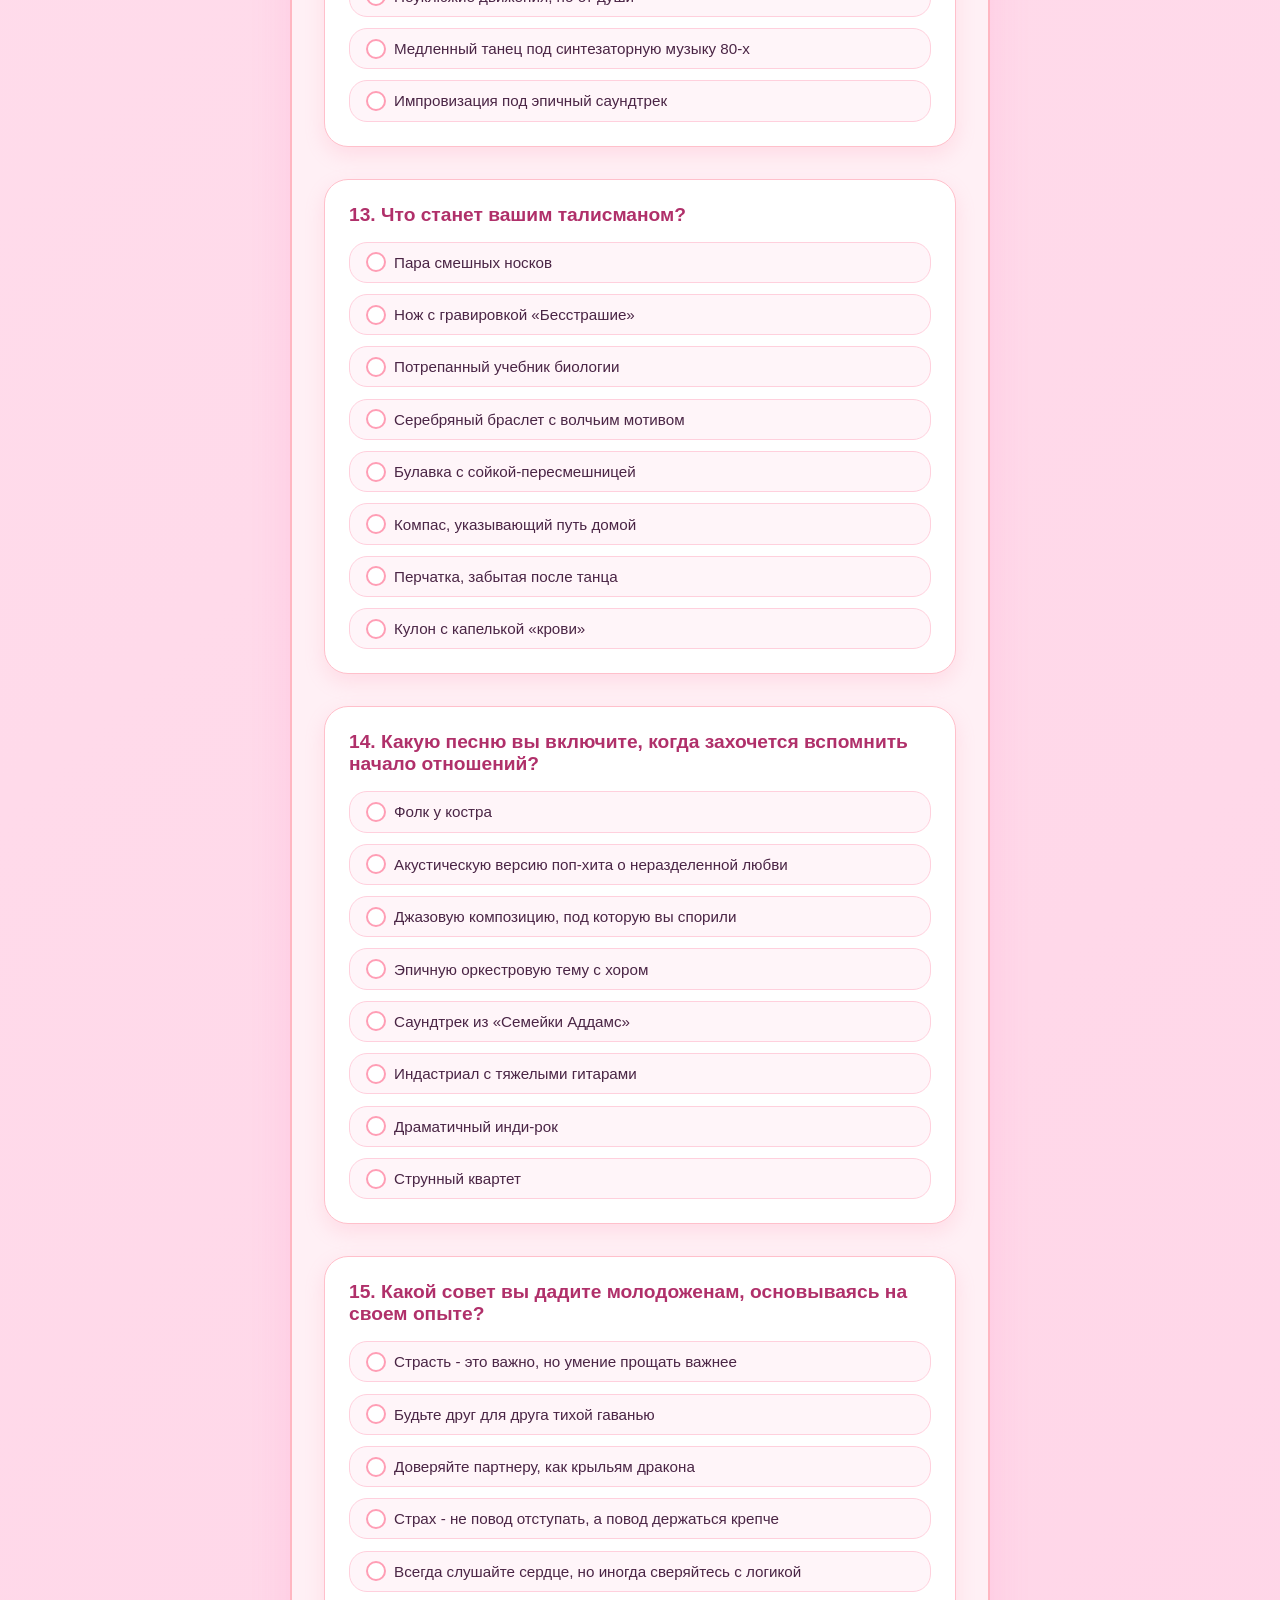
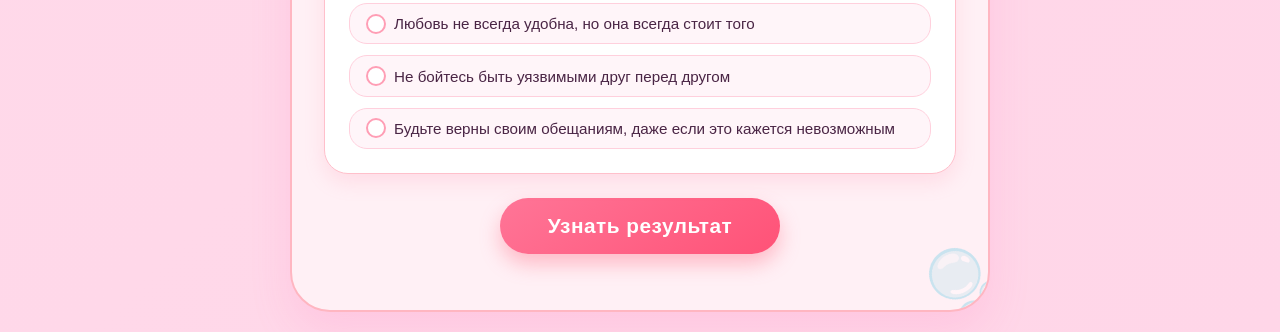
==== commit 50cfb36e: "Format HTML structure for wedding page" ====
--- a/pages/for_wedding/index.html
+++ b/pages/for_wedding/index.html
@@ -24,8 +24,6 @@
       </div>
 
       <div id="resultBlock" class="result-card"></div>
-      <hr />
-      <div class="footer-note">Для девичника самой чудесной невесты</div>
     </div>
     <script src="script.js"></script>
   </body>
